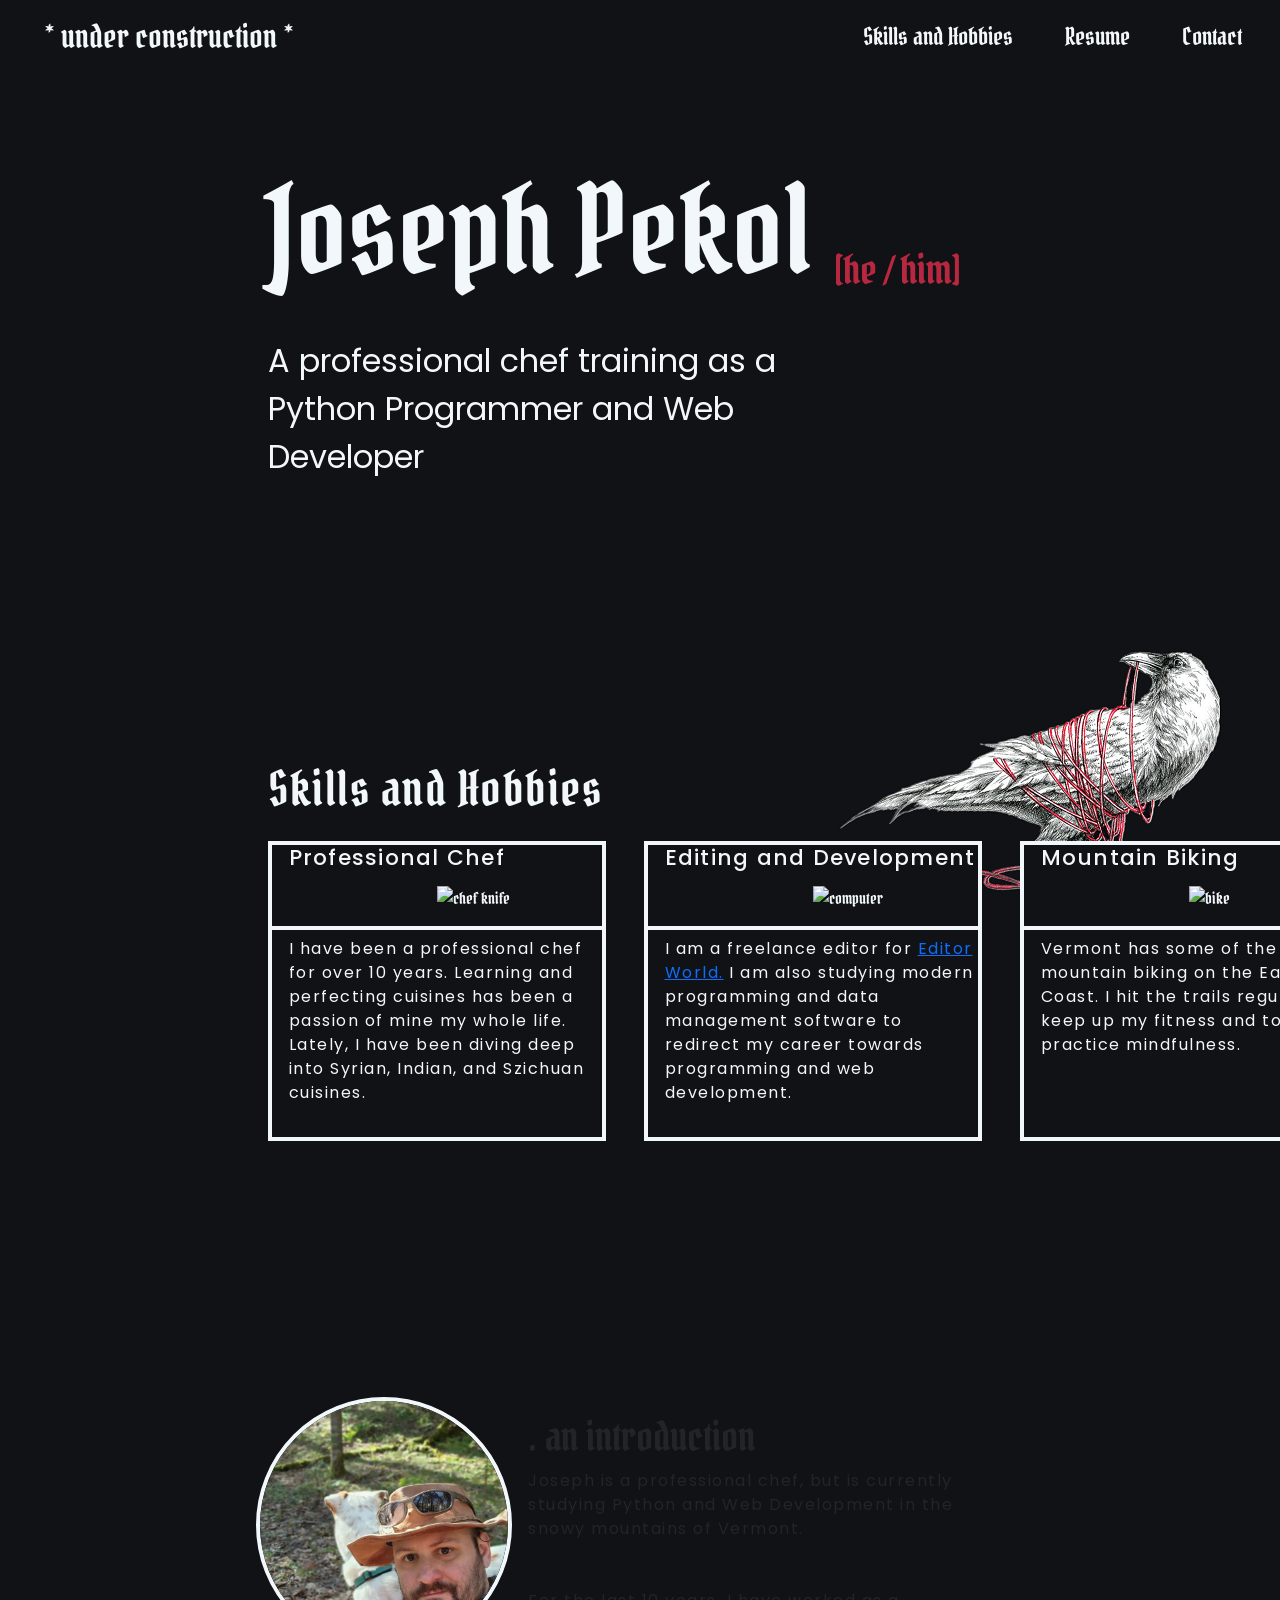
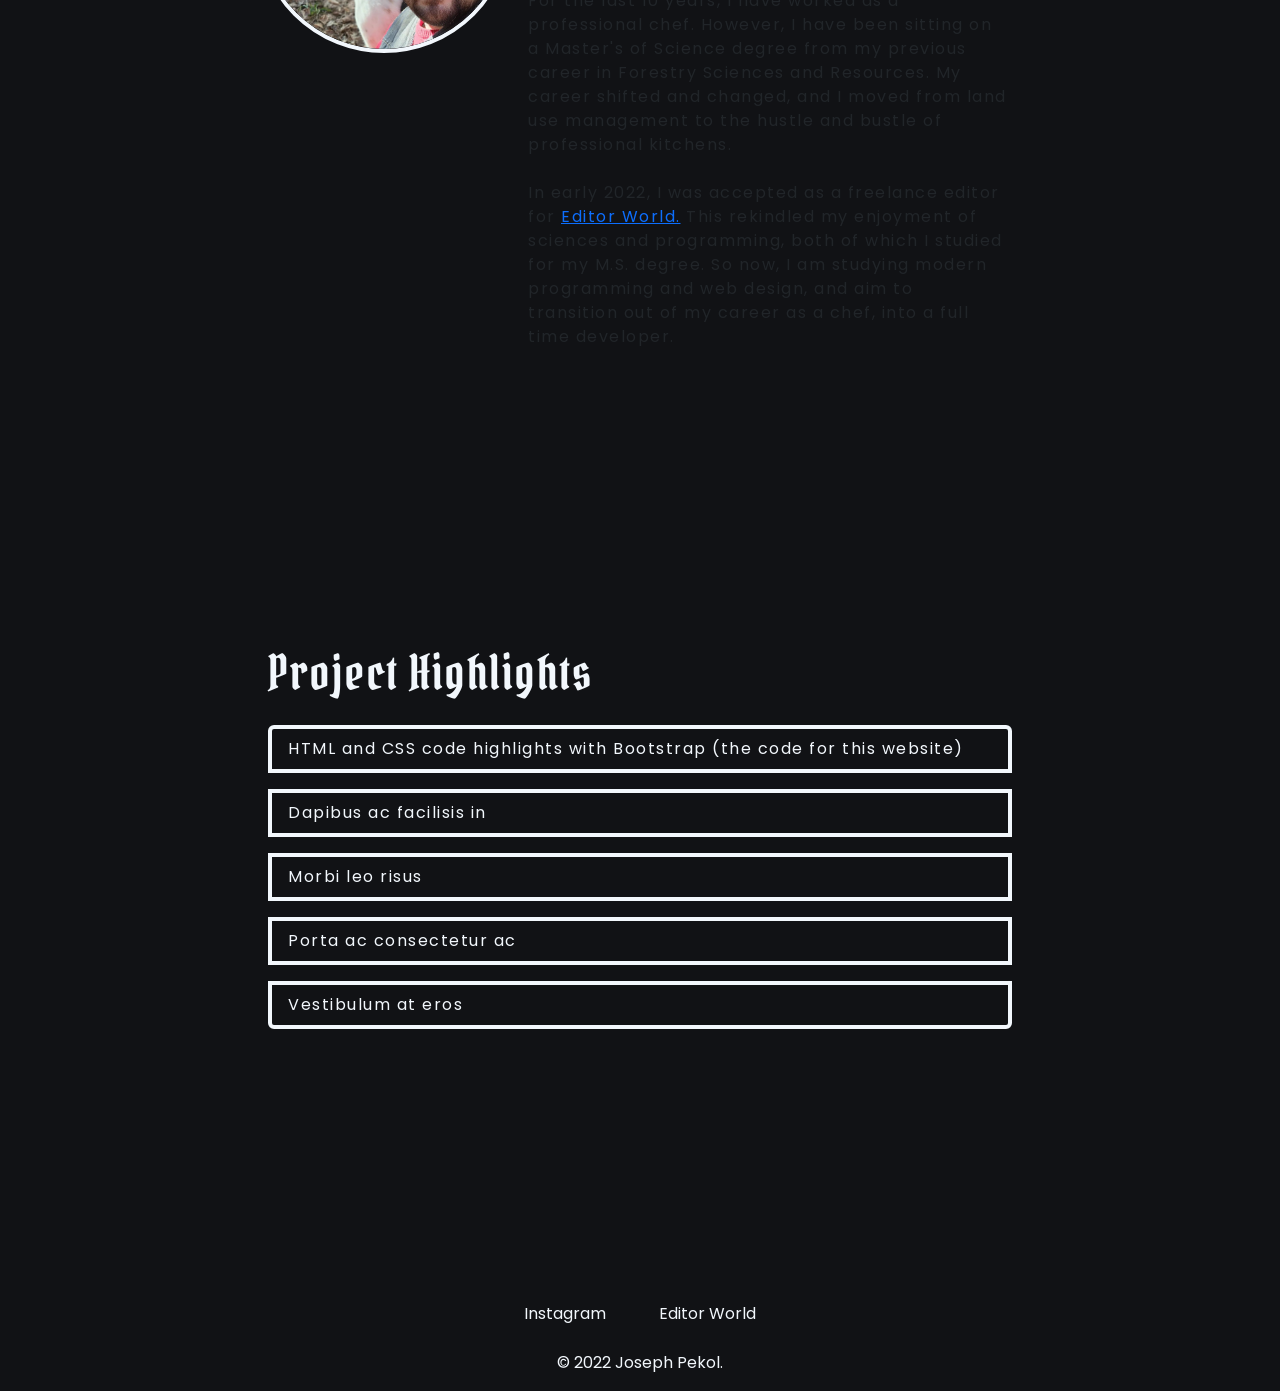
==== index.html @ dbe7321d "Fixing css reference" ====
<!DOCTYPE html>
<html lang="en">
<head>
  <meta charset="utf-8">
<!--  <meta name="viewport" content="width=device-width, initial-scale=1">-->
  <meta name="viewport" content="width=device-width, initial-scale=1">
  <title>Joseph Pekol | Python Programming and Web Development</title>

  <!-- Link for the Bootstrap CSS link -->
  <link href="https://cdn.jsdelivr.net/npm/bootstrap@5.2.2/dist/css/bootstrap.min.css" rel="stylesheet" integrity="sha384-Zenh87qX5JnK2Jl0vWa8Ck2rdkQ2Bzep5IDxbcnCeuOxjzrPF/et3URy9Bv1WTRi" crossorigin="anonymous">

  <!-- Link for FontAwesome library -->
  <script src="https://kit.fontawesome.com/255828454a.js" crossorigin="anonymous"></script>

  <!-- Optional Javascript called Popper.js and jQuery -->
  <!-- For things like dropdowns, popovers, tooltips, etc on your webstie -->
  <script src="https://cdn.jsdelivr.net/npm/@popperjs/core@2.11.6/dist/umd/popper.min.js" integrity="sha384-oBqDVmMz9ATKxIep9tiCxS/Z9fNfEXiDAYTujMAeBAsjFuCZSmKbSSUnQlmh/jp3" crossorigin="anonymous"></script>
  <script src="https://cdn.jsdelivr.net/npm/bootstrap@5.2.2/dist/js/bootstrap.min.js" integrity="sha384-IDwe1+LCz02ROU9k972gdyvl+AESN10+x7tBKgc9I5HFtuNz0wWnPclzo6p9vxnk" crossorigin="anonymous"></script>

<!--  Google Fonts import -->
  <link rel="icon" href="static/images/favicon.ico">
  <link rel="preconnect" href="https://fonts.googleapis.com">
  <link rel="preconnect" href="https://fonts.gstatic.com" crossorigin>
  <link href="https://fonts.googleapis.com/css2?family=Pirata+One&family=Poppins&display=swap" rel="stylesheet">
  <link rel="stylesheet" href="static/css/styles.css">

</head>
<body>

<section class="full-section" id="title">
<div class="container-fluid">
    <!-- Nav Bar -->
  <nav class="navbar navbar-expand-lg">
      <a class="navbar-brand" href="#">* under construction *</a>
      <button class="navbar-toggler custom-toggler" type="button" data-bs-toggle="collapse" data-bs-target="#navbarSupportedContent" aria-controls="navbarSupportedContent" aria-expanded="false" aria-label="Toggle navigation">
        <span class="navbar-toggler-icon"></span>
      </button>
      <div class="collapse navbar-collapse" id="navbarSupportedContent">
        <ul class="navbar-nav ms-auto">
          <li class="nav-item">
            <a class="nav-link" aria-current="page" href="#skills-and-hobbies">Skills and Hobbies</a>
          </li>
          <li class="nav-item">
            <a class="nav-link" href="#">Resume</a>
          </li>
          <li class="nav-item">
            <a class="nav-link" href="#">Contact</a>
          </li>
        </ul>
      </div>
  </nav>
</div>

<!--    TITLE SECTION   -->
<div class="container text-start title-container">
    <div class="row">
        <div class="col-lg-8 name-box"><p class="name">Joseph Pekol <sub class="pronouns">[he / him]</sub></p></div>
    </div>
    <div class="row">
        <div class="col-lg-8 name-blurb-box"><p class="name-blurb">  A professional chef training as a Python Programmer and Web Developer</p></div>
    </div>
</div>

</section>


<!-- SKILLS AND HOBBIES SECTIONS-->
<section class="full-section" id="skills-and-hobbies">
    <div class="container text-start title-container">
        <div class="row">
            <div class="col-lg-5 align-text-bottom">
                <p class="align-text-bottom skills-header">Skills and Hobbies</p>
            </div>
            <div class=" raven-container col-lg-7">
                <img class="raven-photo" src="/static/images/transparent_raven.png" alt="raven-and-thread">
            </div>
        </div>

        <div class="row skills-row">
            <div class="col-lg-4 feature-box">
                <div class="skills-box hvr-border-fade">
                    <h3 class="feature-head skill-head">Professional Chef</h3>
                    <img class="skill-img chef-img" src="https://cdn-icons-png.flaticon.com/512/3241/3241676.png" alt="chef knife">
                    <p class="skill-text">I have been a professional chef for over 10 years. Learning and perfecting cuisines has been
              a passion of mine my whole life. Lately, I have been diving deep into Syrian, Indian, and Szichuan cuisines. </p>
                </div>
            </div>
            <div class="col-lg-4 feature-box">
                <div class="skills-box hvr-border-fade">
                    <h3 class="feature-head skill-head">Editing and Development</h3>
                    <img class="skill-img data-img" src="https://cdn-icons-png.flaticon.com/512/2821/2821637.png" alt="computer">
                    <p class="skill-text">I am a freelance editor for <a href="https://www.editorworld.com/editors/review/5123">Editor World.</a>
                    I am also studying modern programming and data management software to redirect my career towards programming and web development.
                        <br>
                </p>
                </div>
            </div>
            <div class="col-lg-4 feature-box">
                <div class="skills-box hvr-border-fade">
                    <h3 class="feature-head skill-head">Mountain Biking</h3>
                    <img class="skill-img bike-img" src="https://cdn-icons-png.flaticon.com/512/3180/3180254.png" alt="bike">
                    <p class="skill-text">Vermont has some of the best mountain biking on the East Coast. I hit the trails regularly to keep up my fitness and to practice mindfulness.</p>
                    <br>
                    <br>
                </div>
            </div>
        </div>
    </div>
</section>


<!-- PROFILE SECTION  -->
<section class="full-section" id="introduction">
    <div class="card text-start bg-transparent mb-3">
      <div class="row g-0">
        <div class="col-md-4">
          <img src="/static/images/profilephoto.png" class="img-fluid profile-photo hvr-border-fade" alt="...">
        </div>
        <div class="col-md-8">
          <div class="card-body">
            <h1 class="card-title">. an introduction</h1>
            <p class="card-text">
              Joseph is a professional chef, but is currently studying Python and Web Development in the snowy mountains of Vermont.
              <br>
              <br>
              <br>
              For the last 10 years, I have worked as a professional chef. However, I have
            been sitting on a Master's of Science degree from my previous career in Forestry Sciences and Resources. My career shifted and changed,
            and I moved from land use management to the hustle and bustle of professional kitchens.
              <br>
              <br>
              In early 2022, I was accepted as a freelance editor for <a href="https://www.editorworld.com/">Editor World.</a> This rekindled my
              enjoyment of sciences and programming, both of which I studied for my M.S. degree. So now, I am studying modern programming and web design, and
              aim to transition out of my career as a chef, into a full time developer.
            </p>
          </div>
        </div>
      </div>
    </div>
</section>

<!-- Project Highlights Section -->
<section class="full-section" id="projects">
    <div class="container text-start title-container">
       <div class="col-lg-5 align-text-bottom">
            <p class="align-text-bottom skills-header">Project Highlights</p>
        </div>
        <div class="col-md-8">
        <ul class="list-group list-group-mine">
          <li class="list-group-item mb-3 hvr-border-fade"><a class="list-link" href="https://github.com/jrpgta85/cv">HTML and CSS code highlights with Bootstrap (the code for this website)</a></li>
          <li class="list-group-item mb-3 hvr-border-fade">Dapibus ac facilisis in</li>
          <li class="list-group-item mb-3 hvr-border-fade">Morbi leo risus</li>
          <li class="list-group-item mb-3 hvr-border-fade">Porta ac consectetur ac</li>
          <li class="list-group-item mb-3 hvr-border-fade">Vestibulum at eros</li>
        </ul>
        </div>
    </div>
</section>


  <div class="footer-section" id="footer">
      <div class="container-fluid">
        <a class="footer-link" href="https://www.instagram.com/vtpaganchef/"><i class="fa-brands fa-instagram"></i> Instagram</a>
        <a class="footer-link" href="https://www.editorworld.com/editors/review/5123"><i class="fa-regular fa-circle-dot"></i> Editor World</a>
      <!--  <a class="footer-link" href="https://www.appbrewery.co/">Website</a>-->
        <p class="copyright">© 2022 Joseph Pekol.</p>
      </div>
  </div>

</body>
</html>
---- static/css/styles.css ----
body {
    background-color: #111215;
    color: #f2f7fc;
    font-family: 'Pirata One', sans-serif;
    text-align: center;
    margin: 0;
}

.full-section {
  padding-bottom: 20%;
}


/* Navbar */
.navbar {
    padding-bottom: 4.5rem;
}
.navbar-brand {
    color: #f2f7fc;
    padding-left: 2rem;
    font-size: 2rem;
}

.navbar-brand:hover {
    color: #f2f7fc;
}

.navbar-toggler {
    border-color: #f2f7fc;
}

.custom-toggler .navbar-toggler-icon {
background-image: url("data:image/svg+xml;charset=utf8,%3Csvg viewBox='0 0 32 32' xmlns='http://www.w3.org/2000/svg'%3E%3Cpath stroke='white' stroke-width='2' stroke-linecap='round' stroke-miterlimit='10' d='M4 8h24M4 16h24M4 24h24'/%3E%3C/svg%3E");
}

.nav-item {
    padding: 0px 18px;
}

.nav-link {
    color: #f2f7fc;
    font-size: 1.5rem;
}

.nav-link:hover {
    color: #f2f7fc;
}

/* TITLE SECTION */
.name {
    color: #f2f7fc;
    font-size: 7.625rem;
    margin-right: 0;
}


.pronouns {
    color: #b72840;
    font-size: 2.5rem;
}

.name-blurb {
  font-family: 'Poppins', sans-serif;
  width: 75%;
  font-size: 2rem;
}

.title-container {
    margin-left: 20%;
}


/* SKILLS AND HOBBIES SECTIONS */
#skills-and-hobbies {
}

.skills-header{
    font-size: 3rem;
    letter-spacing: 1.5px;
}

.raven-container {
    position: relative;
}

.raven-photo {
    z-index: -1;
    position: absolute;
    right: 25%;
    top: -125px;
}
.feature-box {
    position: relative;
    padding: 0% 0%;
}

/* Border Fade */
.hvr-border-fade {
  display: inline-block;
  vertical-align: middle;
  -webkit-transform: perspective(1px) translateZ(0);
  transform: perspective(1px) translateZ(0);
  box-shadow: 0 0 1px rgba(0, 0, 0, 0);
  -webkit-transition-duration: 0.3s;
  transition-duration: 0.3s;
  -webkit-transition-property: box-shadow;
  transition-property: box-shadow;
  /*box-shadow: inset 0 0 0 2px #f2f7fc, 0 0 4px rgba(0, 0, 0, 0);*/
  /* Hack to improve aliasing on mobile/tablet devices */
}
.hvr-border-fade:hover, .hvr-border-fade:focus, .hvr-border-fade:active {
  box-shadow: 0 0 0 4px #b72840, 0 0 1px rgba(0, 0, 0, 0);
  /* Hack to improve aliasing on mobile/tablet devices */
}

.skills-row {
    margin-left: 0%;
}

.skills-box {
    background-color: #111215;
    border-color: #f2f7fc;
    border-style: solid;
    width: 90%;
    border-width: 4px;
}

.skill-img {
    width: 50%;
    padding-top: 2%;
    padding-bottom: 5%;
    position: relative;
    left: 165px;
    margin: 0;
}

.skill-head {
    font-family: 'Poppins', sans-serif;
    letter-spacing: 1.25px;
    padding-left: 5%;
    font-size: 1.35rem;
}

.skill-text {
    font-family: 'Poppins', sans-serif;
    letter-spacing: 1.5px;
    font-size: 1rem;
    padding-left: 5%;
    border-style: solid;
    border-width: 4px 0px 0px 0px;
    padding-bottom: 5%;
    padding-top: 2%;
}

/* INTRODUCTION CARD */
.card {
    margin: 0% 20%;
    border: none;
}

.card-text {
    font-family: 'Poppins', sans-serif;
    letter-spacing: 1.5px;
}

.profile-photo{
    border-color: #f2f7fc;
    border-style: solid;
    border-width: 4px;
    border-radius: 50%;
}


/* Project Highlights Section */
.list-group-mine .list-group-item{
    background-color: #111215;
    color: #f2f7fc;
    font-family: 'Poppins', sans-serif;
    letter-spacing: 1.5px;
    font-size: 1rem;
    border-color: #f2f7fc;
    border-style: solid;
    border-width: 4px;
}

.list-link {
    color: #f2f7fc;
    font-family: 'Poppins', sans-serif;
    text-decoration: none;
}

.list-link:hover{
    color: #b72840;
}

/* FOOTER SECTION */

.footer-link{
    color: #f2f7fc;
    font-family: 'Poppins', sans-serif;
    text-decoration: none;
    padding: 0% 2% 4% 2%;
    width: 25%;
}
.footer-link:hover{
    color: #b72840;
}

.copyright{
    color: #f2f7fc;
    font-family: 'Poppins', sans-serif;
    padding-top: 2%;
}



/* MEDIA SECTION */

@media (max-width: 900px) {
    .container {
        width: 100%;
    }
    .name {
        font-size: 3.5rem;
    }
    .pronouns {
        font-size: 1rem;
    }
    .name-blurb {
        font-size: 1.5rem;
    }
    .title-container {
        padding-bottom: 50%;
    }
    .raven-photo {
        right: 10%;
        top: -335px;
    }
    .skills-box{
        width: 75%;
        margin-bottom: 10%;
    }
    .skill-img {
    left: 100px;
    }
    .card {
    margin: 0;
    padding-left: 5%
    }
}
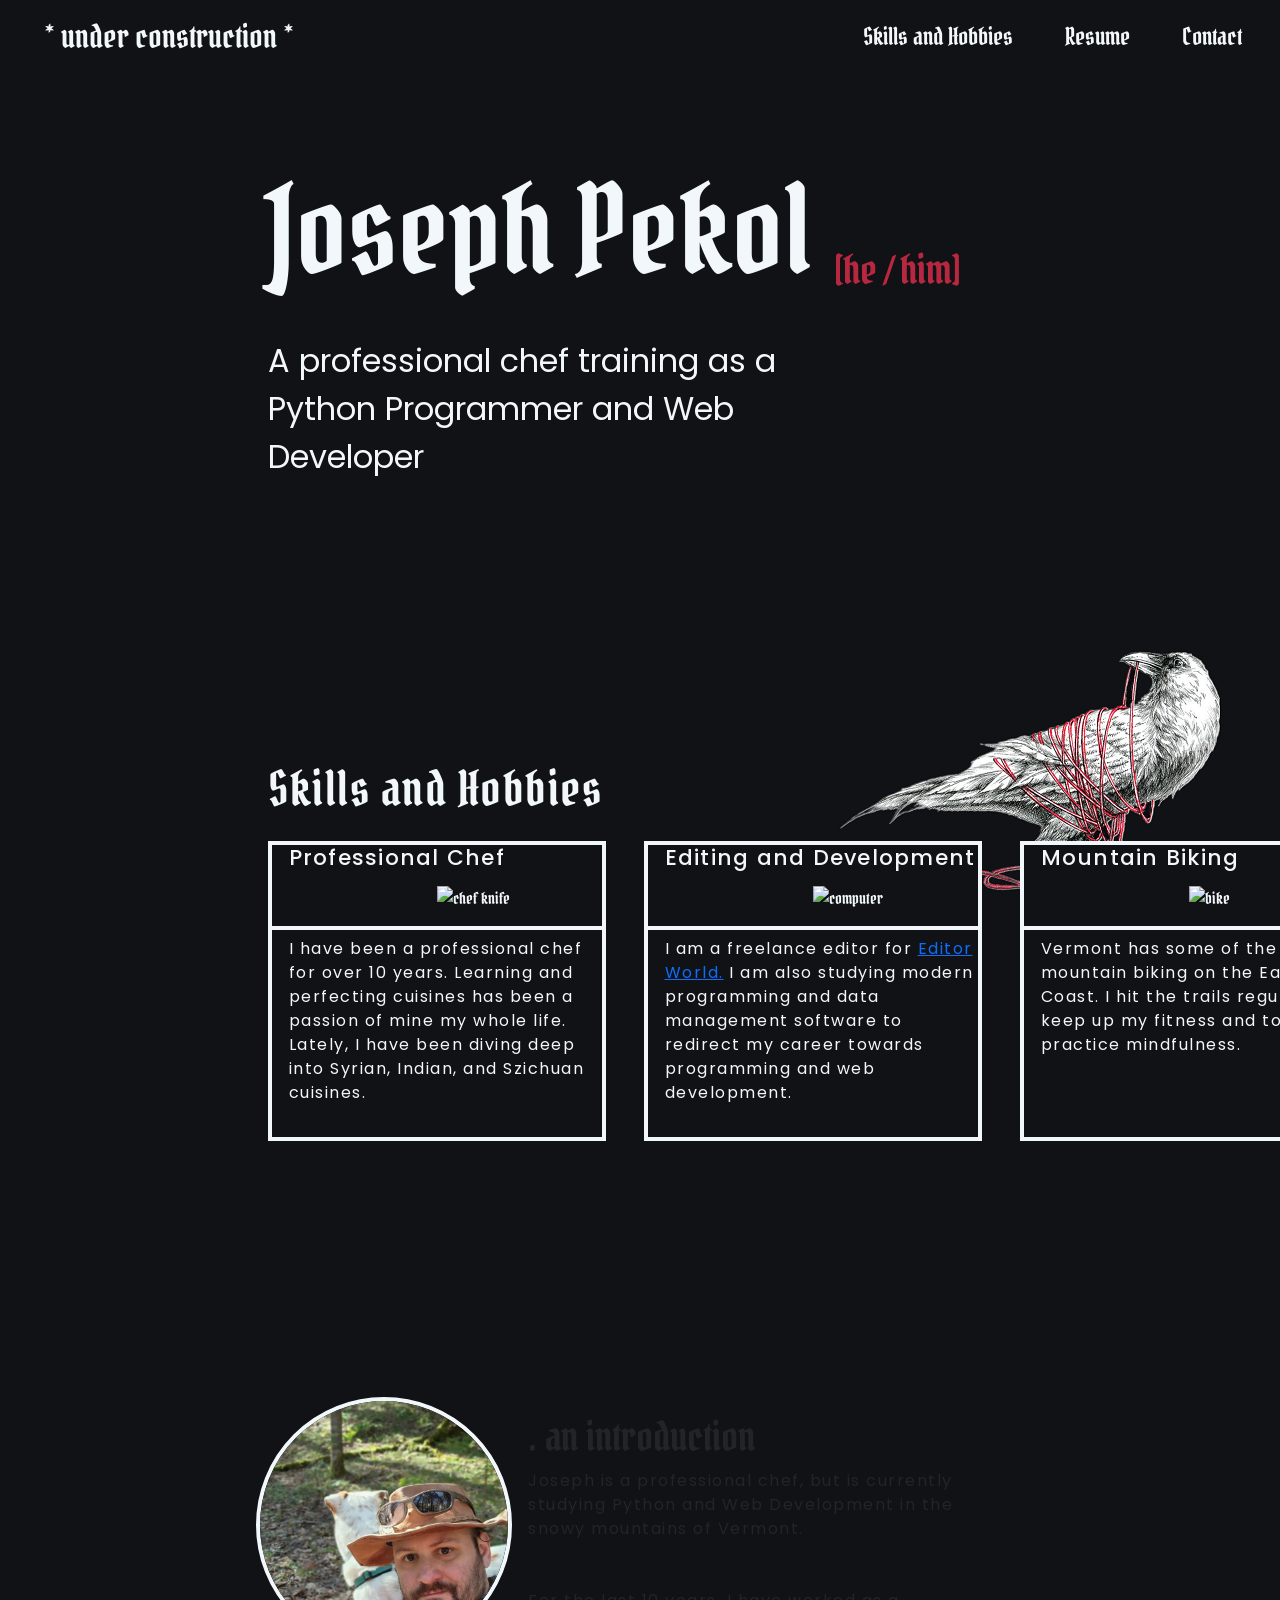
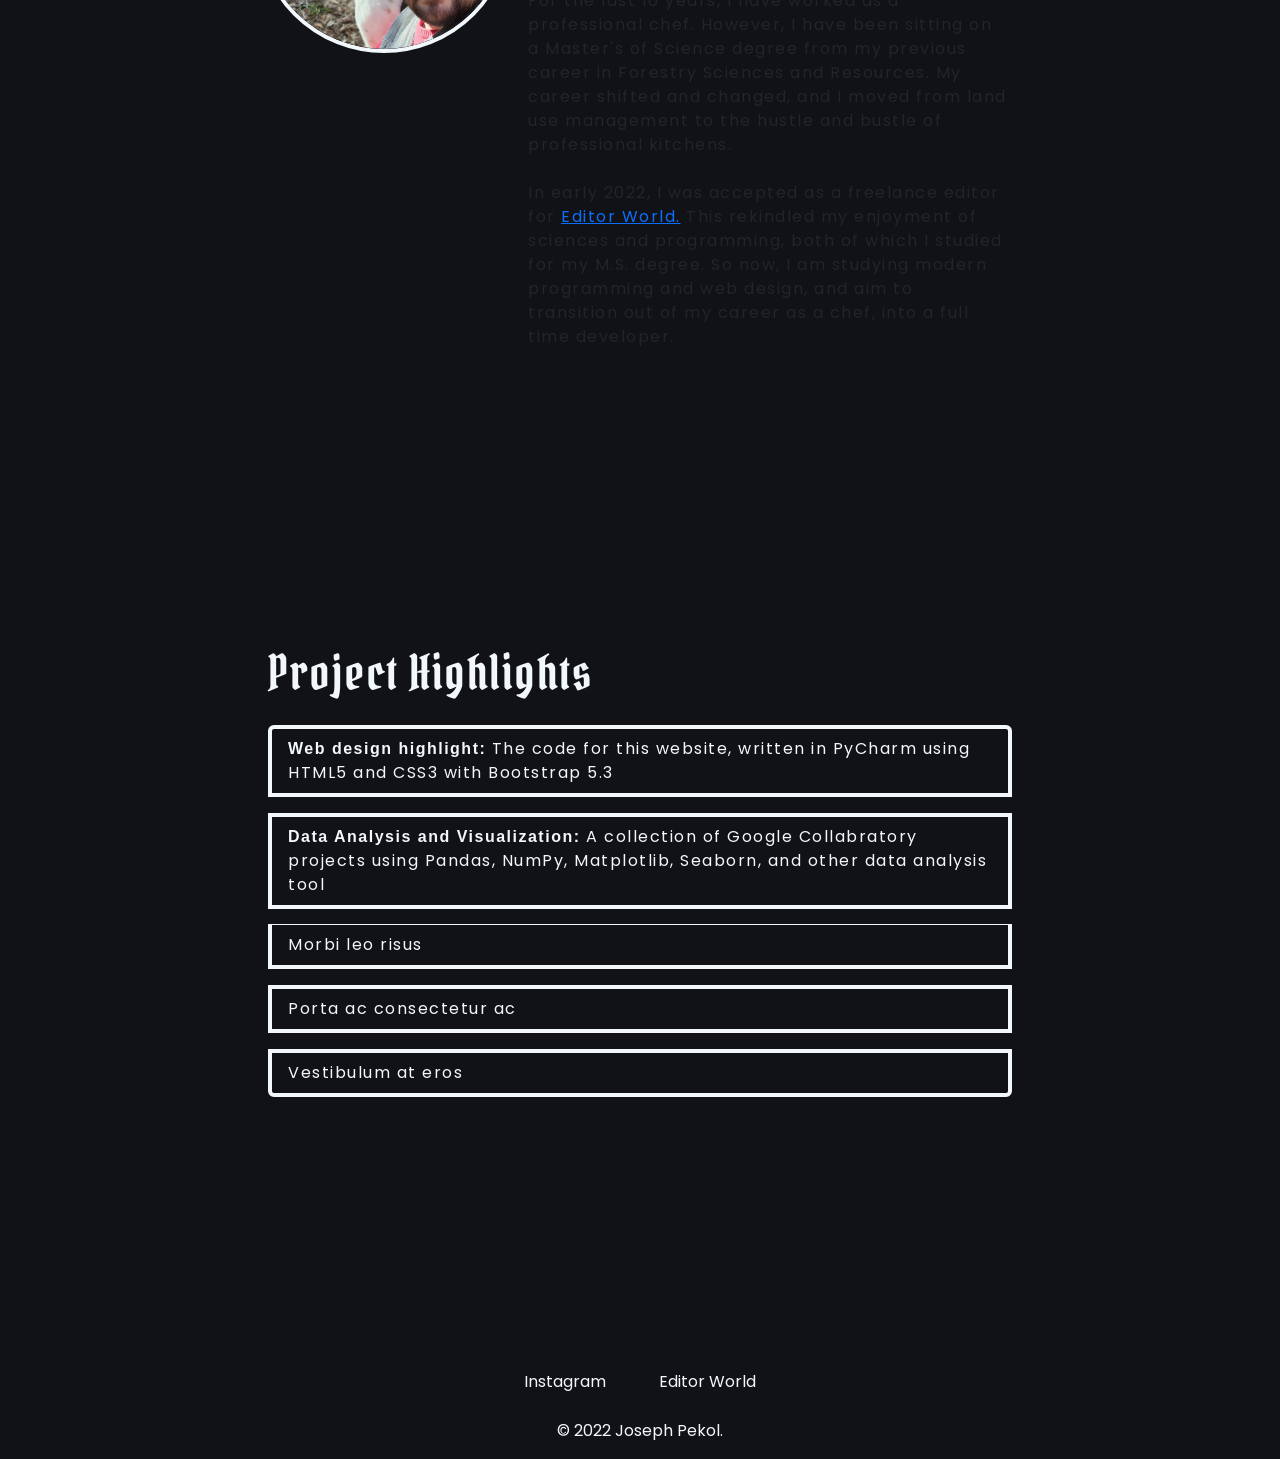
==== commit 9e7543fe: "Update project highlight section" ====
--- a/index.html
+++ b/index.html
@@ -72,7 +72,7 @@
                 <p class="align-text-bottom skills-header">Skills and Hobbies</p>
             </div>
             <div class=" raven-container col-lg-7">
-                <img class="raven-photo" src="/static/images/transparent_raven.png" alt="raven-and-thread">
+                <img class="raven-photo" src="static/images/transparent_raven.png" alt="raven-and-thread">
             </div>
         </div>
 
@@ -114,7 +114,7 @@
     <div class="card text-start bg-transparent mb-3">
       <div class="row g-0">
         <div class="col-md-4">
-          <img src="/static/images/profilephoto.png" class="img-fluid profile-photo hvr-border-fade" alt="...">
+          <img src="static/images/profilephoto.png" class="img-fluid profile-photo hvr-border-fade" alt="...">
         </div>
         <div class="col-md-8">
           <div class="card-body">
@@ -147,9 +147,15 @@
         </div>
         <div class="col-md-8">
         <ul class="list-group list-group-mine">
-          <li class="list-group-item mb-3 hvr-border-fade"><a class="list-link" href="https://github.com/jrpgta85/cv">HTML and CSS code highlights with Bootstrap (the code for this website)</a></li>
-          <li class="list-group-item mb-3 hvr-border-fade">Dapibus ac facilisis in</li>
-          <li class="list-group-item mb-3 hvr-border-fade">Morbi leo risus</li>
+          <a href="https://github.com/jrpgta85/PersonalWebsite3-Bootstrap"
+             class="list-group-item mb-3 hvr-border-fade">
+              <strong>Web design highlight:</strong>
+              The code for this website, written in PyCharm using HTML5 and CSS3 with Bootstrap 5.3 </a>
+          <a href="https://drive.google.com/drive/folders/1CIKa-jr3Kzlaqd5BSgZnsbYzr7QMUyd1?usp=share_link"
+             class="list-group-item mb-3 hvr-border-fade"><strong>Data Analysis and Visualization: </strong>
+              A collection of Google Collabratory projects using Pandas, NumPy, Matplotlib, Seaborn, and other data analysis tool</a>
+          <li class="list-group-item active list-group-item-linkable mb-3 hvr-border-fade"
+              data-link="https://drive.google.com/drive/folders/1CIKa-jr3Kzlaqd5BSgZnsbYzr7QMUyd1?usp=share_link">Morbi leo risus</li>
           <li class="list-group-item mb-3 hvr-border-fade">Porta ac consectetur ac</li>
           <li class="list-group-item mb-3 hvr-border-fade">Vestibulum at eros</li>
         </ul>
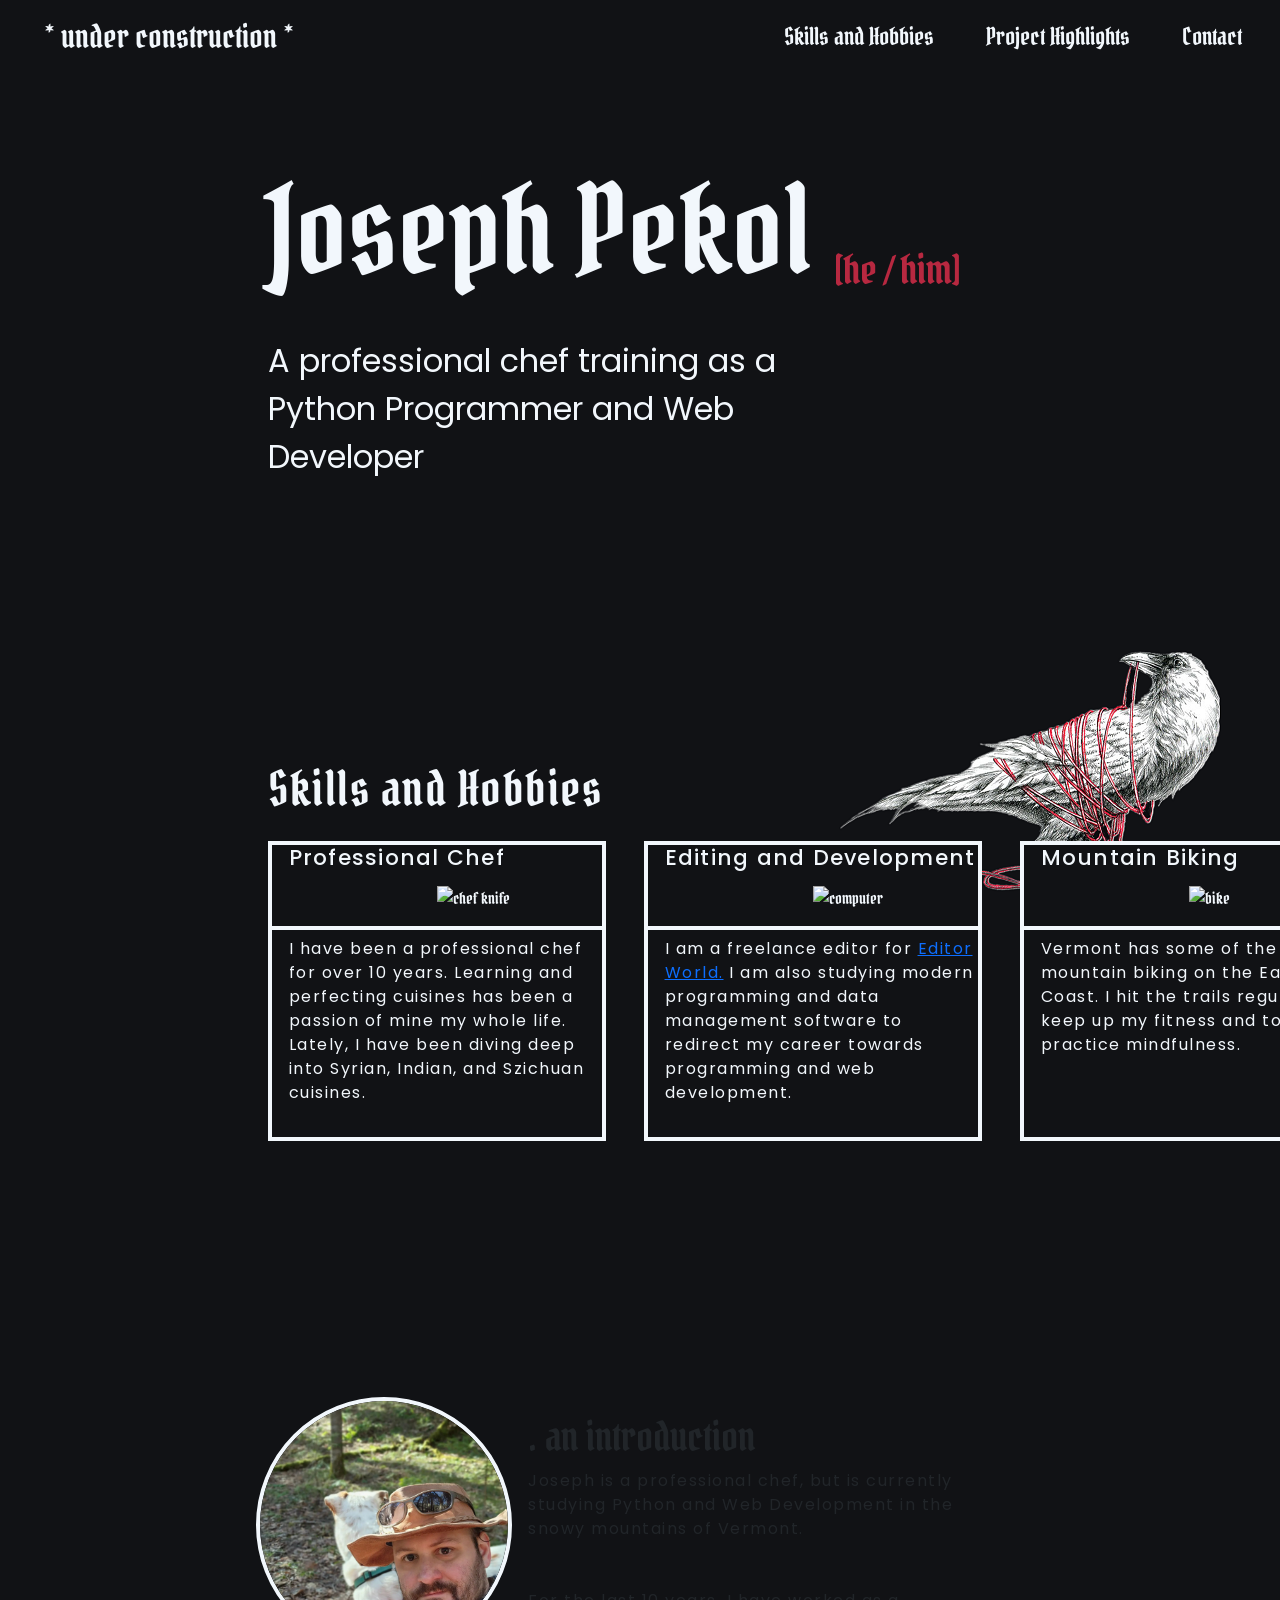
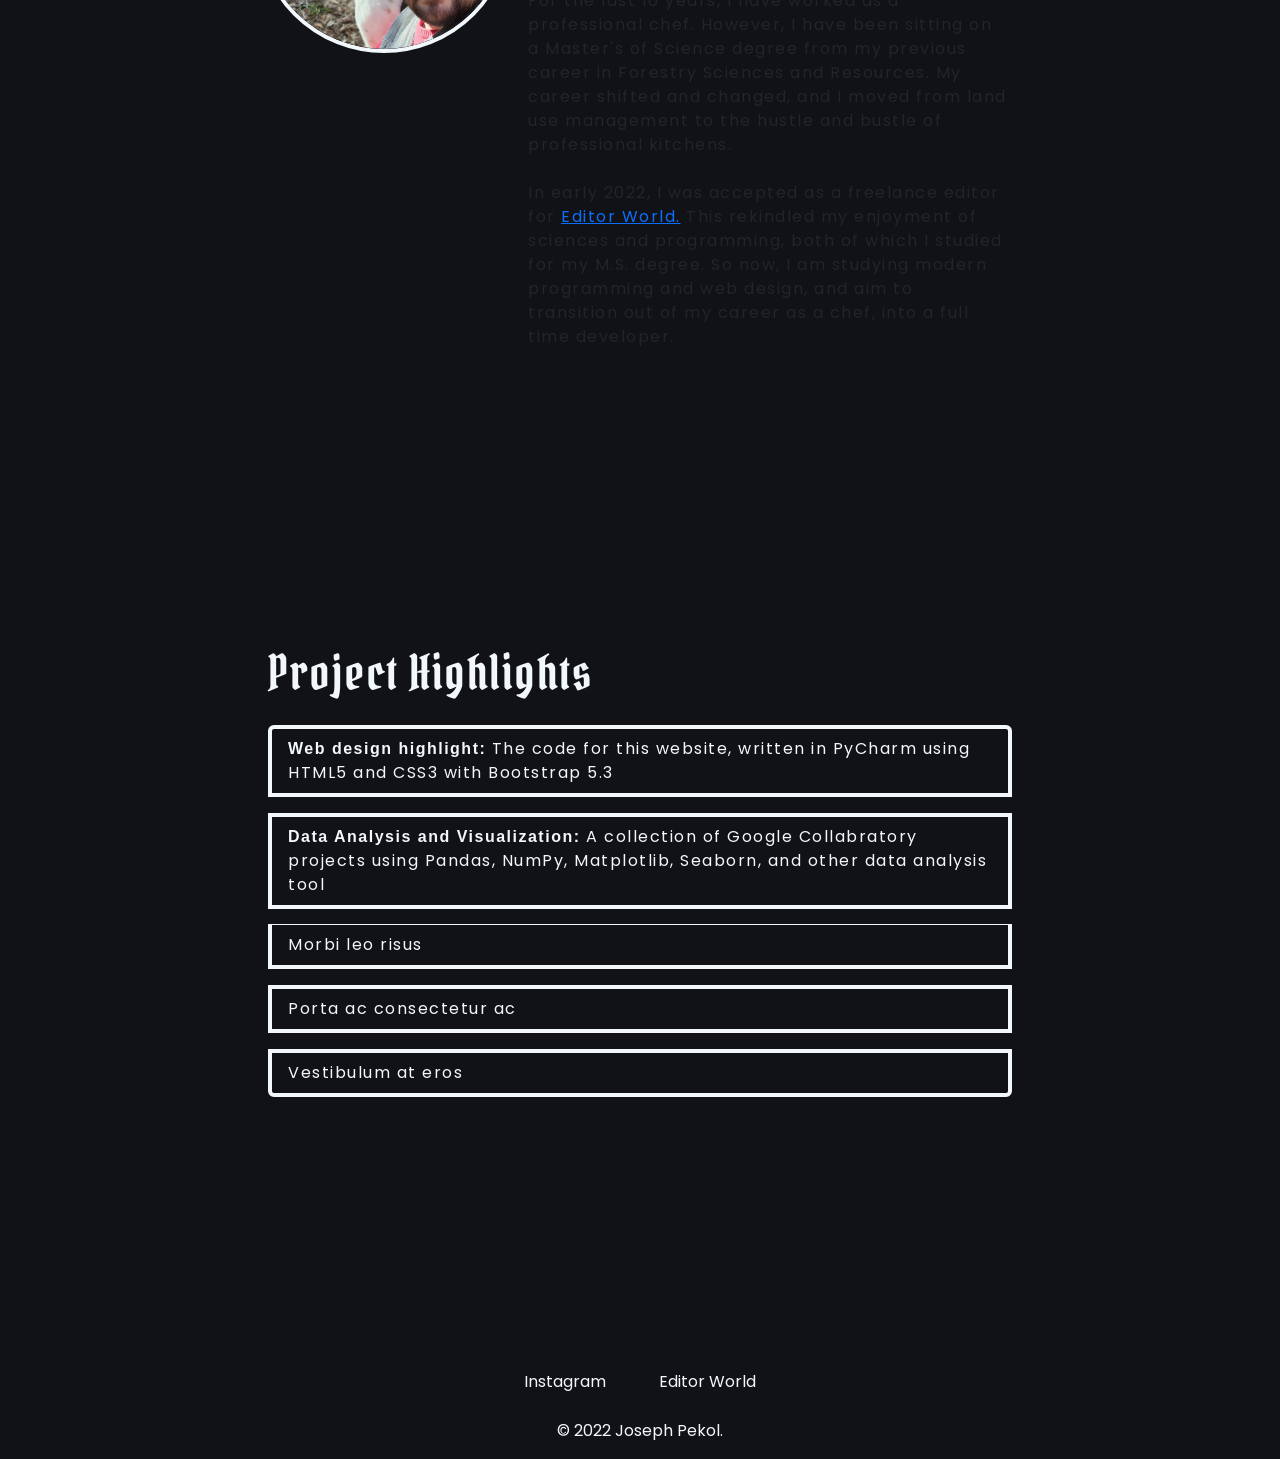
==== commit 8c1ab23d: "Update project highlight section" ====
--- a/index.html
+++ b/index.html
@@ -41,7 +41,7 @@
             <a class="nav-link" aria-current="page" href="#skills-and-hobbies">Skills and Hobbies</a>
           </li>
           <li class="nav-item">
-            <a class="nav-link" href="#">Resume</a>
+            <a class="nav-link" aria-current="page" href="#projects">Project Highlights</a>
           </li>
           <li class="nav-item">
             <a class="nav-link" href="#">Contact</a>
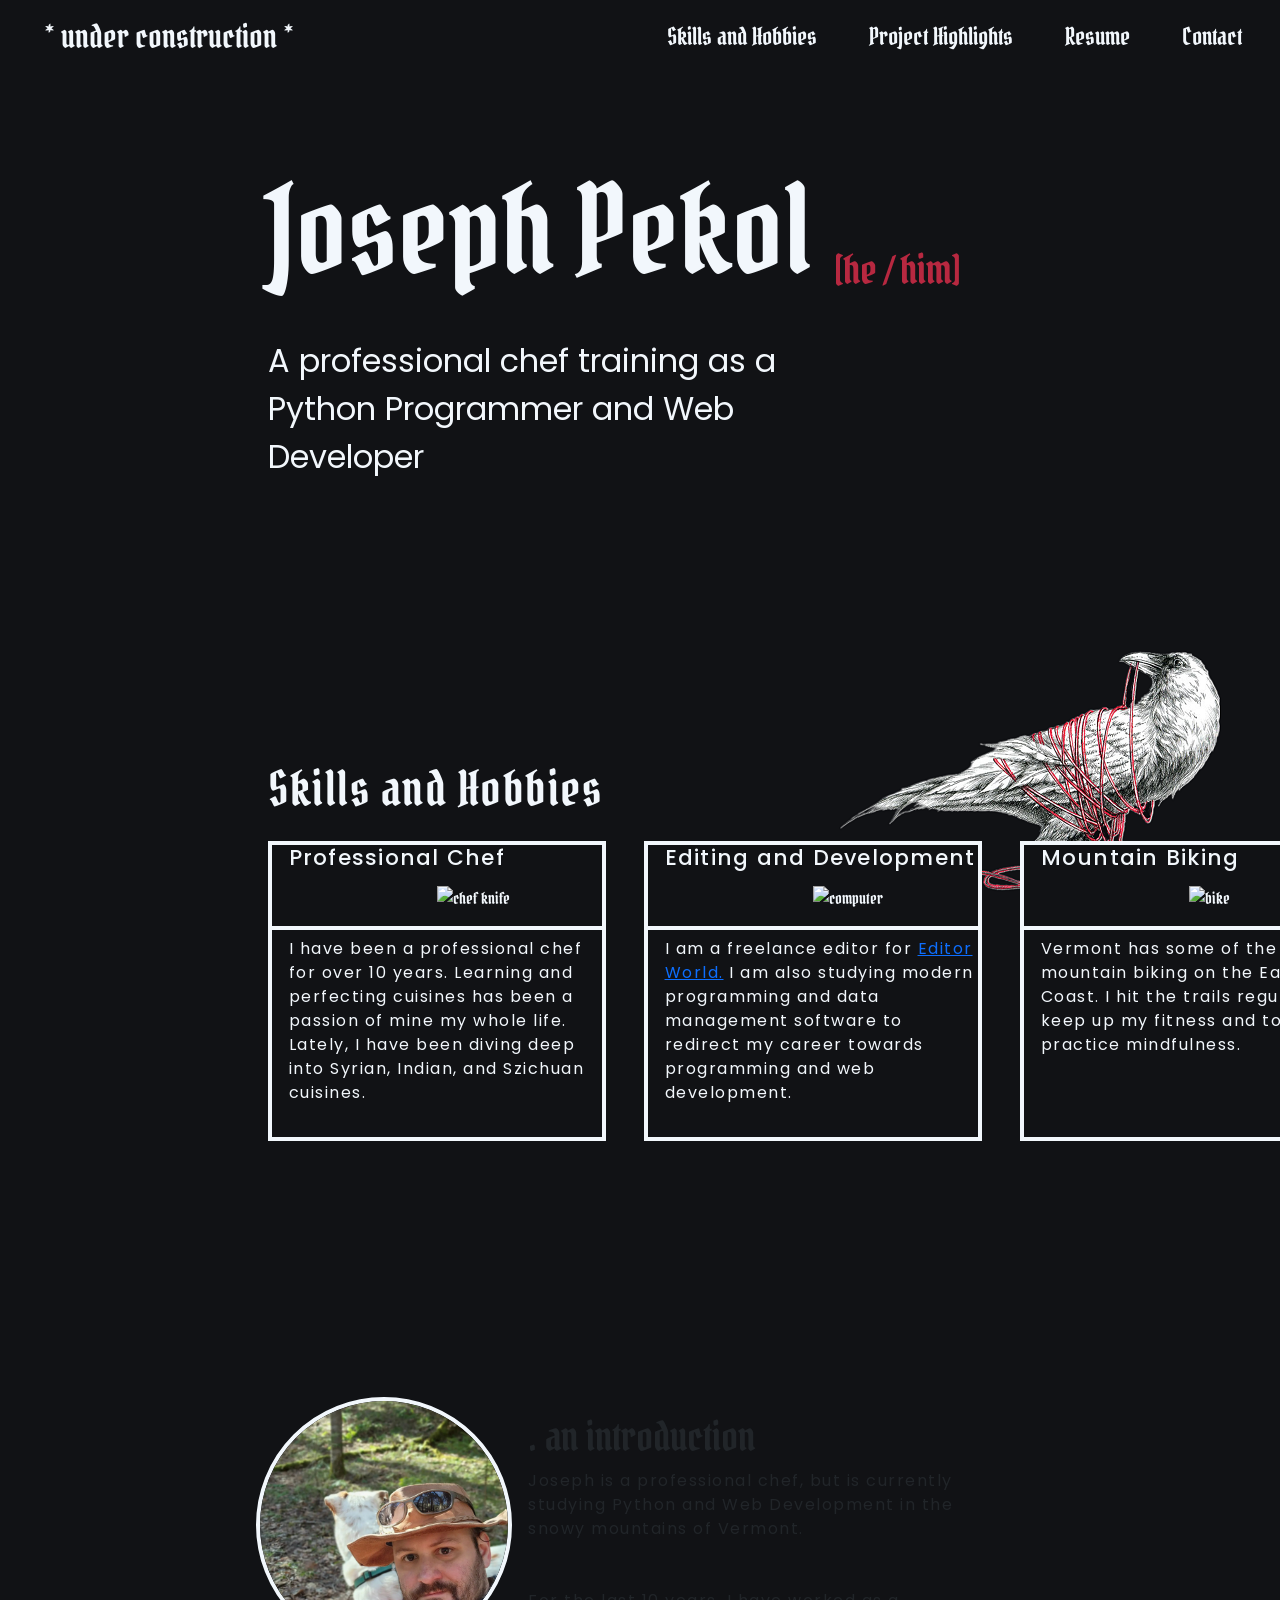
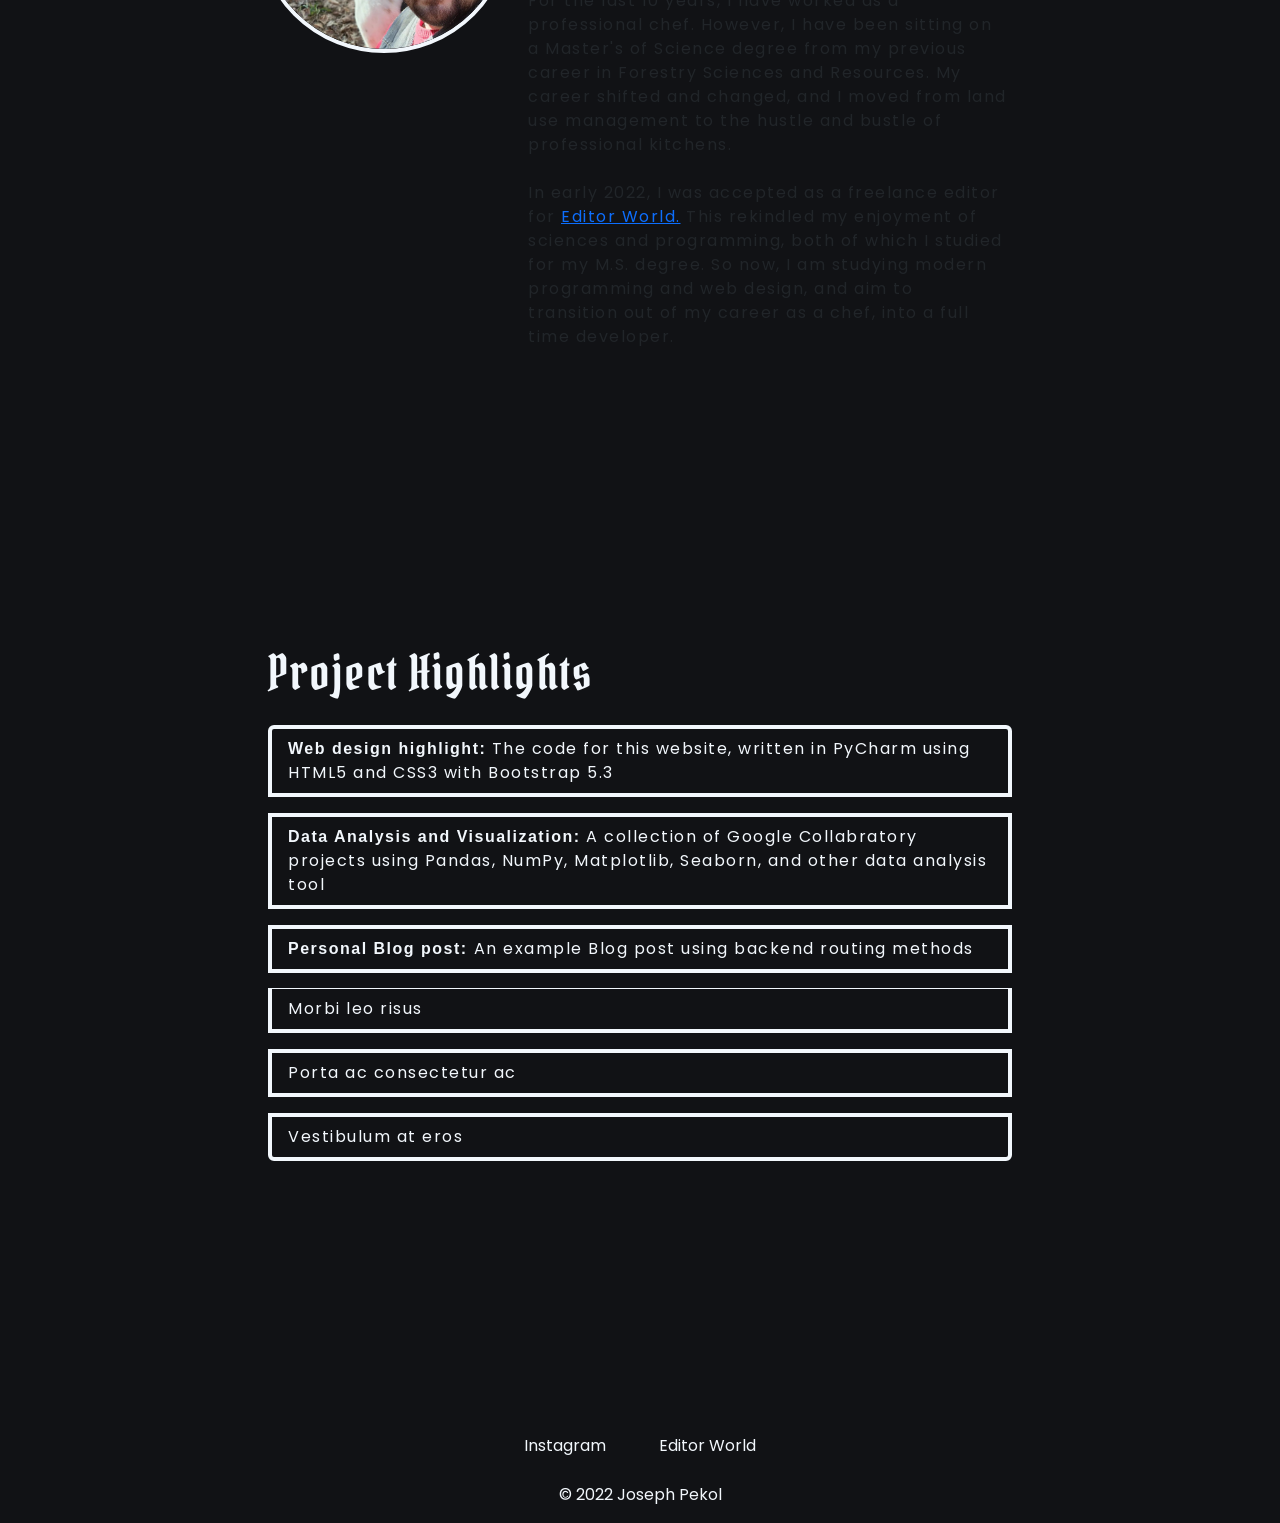
==== commit f487ea66: "Updates to links" ====
--- a/index.html
+++ b/index.html
@@ -42,6 +42,10 @@
           </li>
           <li class="nav-item">
             <a class="nav-link" aria-current="page" href="#projects">Project Highlights</a>
+          </li>
+          <li class="nav-item">
+            <a class="nav-link" aria-current="page"
+               href="https://drive.google.com/file/d/1BELJk9ils27ypwWuGoY3QbnWE6D-m_Yo/view?usp=sharing">Resume</a>
           </li>
           <li class="nav-item">
             <a class="nav-link" href="#">Contact</a>
@@ -154,6 +158,9 @@
           <a href="https://drive.google.com/drive/folders/1CIKa-jr3Kzlaqd5BSgZnsbYzr7QMUyd1?usp=share_link"
              class="list-group-item mb-3 hvr-border-fade"><strong>Data Analysis and Visualization: </strong>
               A collection of Google Collabratory projects using Pandas, NumPy, Matplotlib, Seaborn, and other data analysis tool</a>
+          <a href=""
+             class="list-group-item mb-3 hvr-border-fade"><strong>Personal Blog post: </strong>
+              An example Blog post using backend routing methods</a>
           <li class="list-group-item active list-group-item-linkable mb-3 hvr-border-fade"
               data-link="https://drive.google.com/drive/folders/1CIKa-jr3Kzlaqd5BSgZnsbYzr7QMUyd1?usp=share_link">Morbi leo risus</li>
           <li class="list-group-item mb-3 hvr-border-fade">Porta ac consectetur ac</li>
@@ -169,7 +176,7 @@
         <a class="footer-link" href="https://www.instagram.com/vtpaganchef/"><i class="fa-brands fa-instagram"></i> Instagram</a>
         <a class="footer-link" href="https://www.editorworld.com/editors/review/5123"><i class="fa-regular fa-circle-dot"></i> Editor World</a>
       <!--  <a class="footer-link" href="https://www.appbrewery.co/">Website</a>-->
-        <p class="copyright">© 2022 Joseph Pekol.</p>
+        <p class="copyright">© 2022 Joseph Pekol</p>
       </div>
   </div>
 
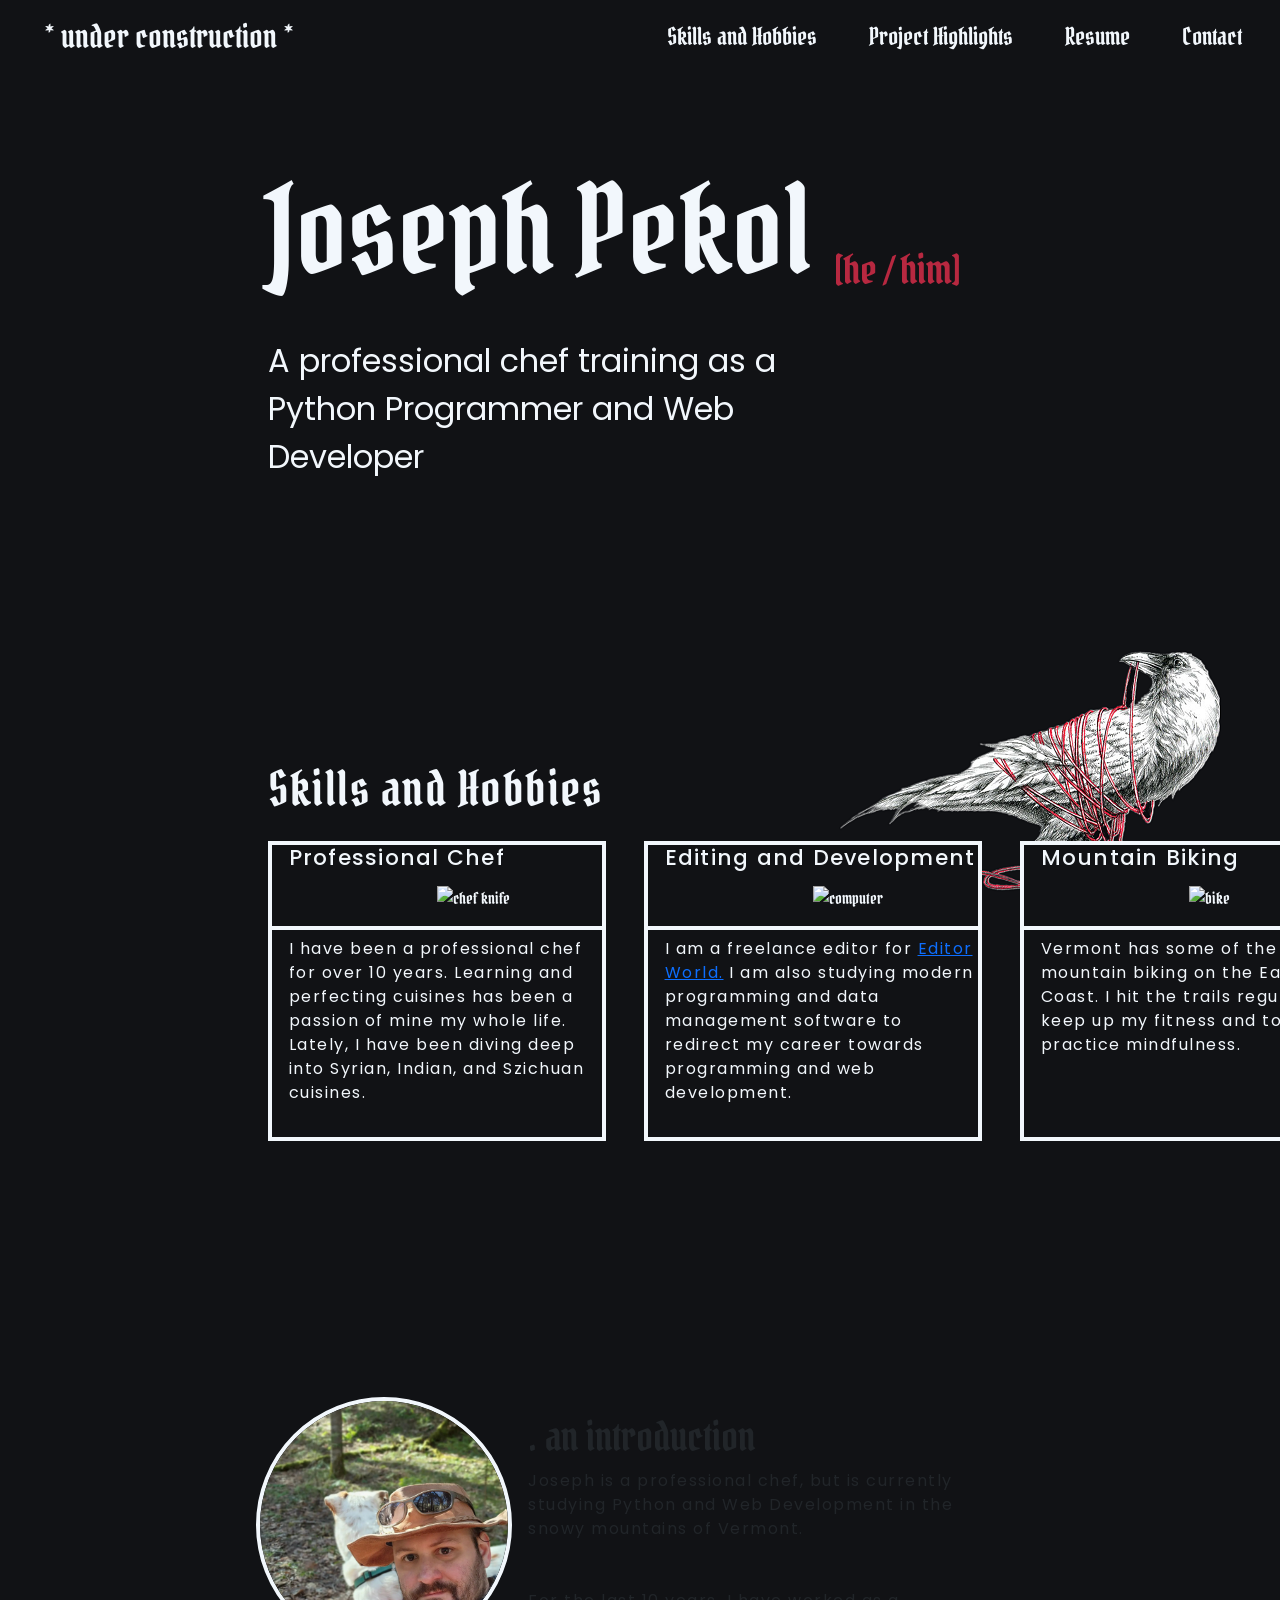
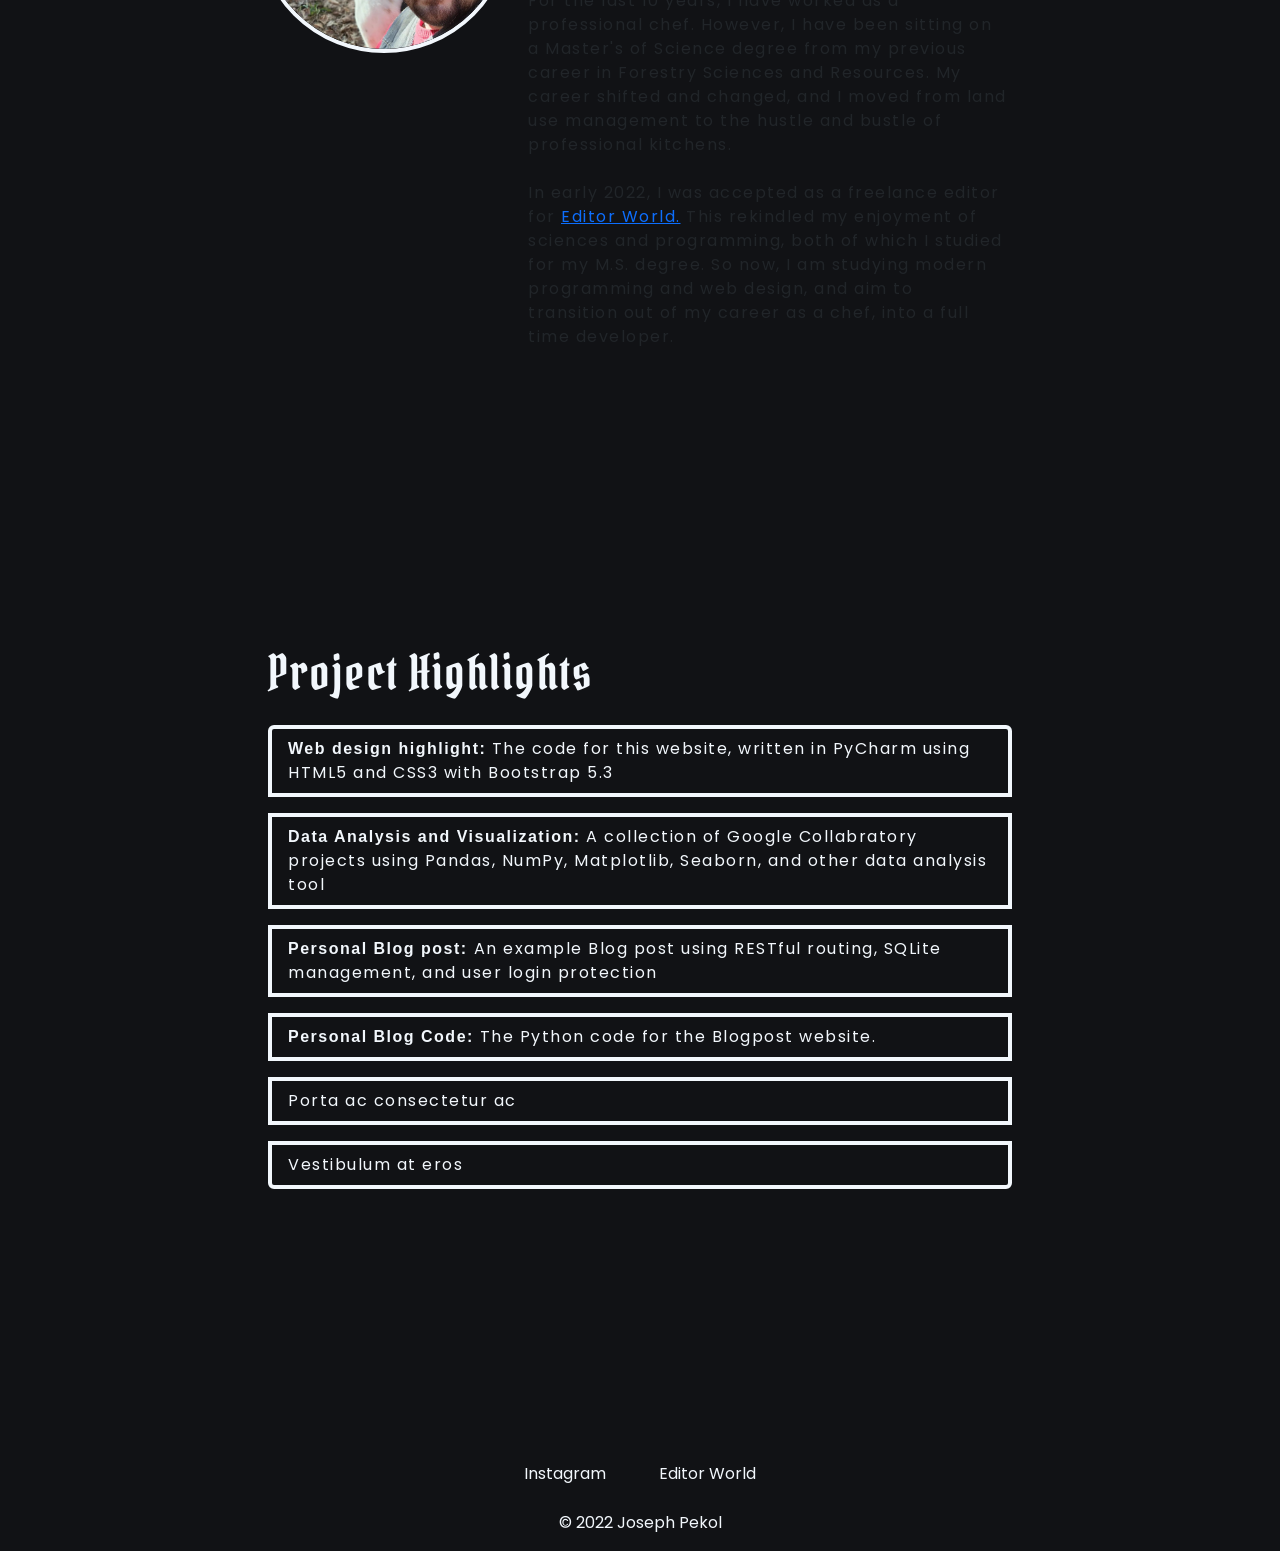
==== commit adfb1335: "Updates to links" ====
--- a/index.html
+++ b/index.html
@@ -158,11 +158,12 @@
           <a href="https://drive.google.com/drive/folders/1CIKa-jr3Kzlaqd5BSgZnsbYzr7QMUyd1?usp=share_link"
              class="list-group-item mb-3 hvr-border-fade"><strong>Data Analysis and Visualization: </strong>
               A collection of Google Collabratory projects using Pandas, NumPy, Matplotlib, Seaborn, and other data analysis tool</a>
-          <a href=""
+          <a href="https://joseph-blog.onrender.com"
              class="list-group-item mb-3 hvr-border-fade"><strong>Personal Blog post: </strong>
-              An example Blog post using backend routing methods</a>
-          <li class="list-group-item active list-group-item-linkable mb-3 hvr-border-fade"
-              data-link="https://drive.google.com/drive/folders/1CIKa-jr3Kzlaqd5BSgZnsbYzr7QMUyd1?usp=share_link">Morbi leo risus</li>
+              An example Blog post using RESTful routing, SQLite management, and user login protection</a>
+          <a href="https://github.com/jrpgta85/Joseph-blog"
+             class="list-group-item mb-3 hvr-border-fade"><strong>Personal Blog Code: </strong>
+              The Python code for the Blogpost website.</a>
           <li class="list-group-item mb-3 hvr-border-fade">Porta ac consectetur ac</li>
           <li class="list-group-item mb-3 hvr-border-fade">Vestibulum at eros</li>
         </ul>
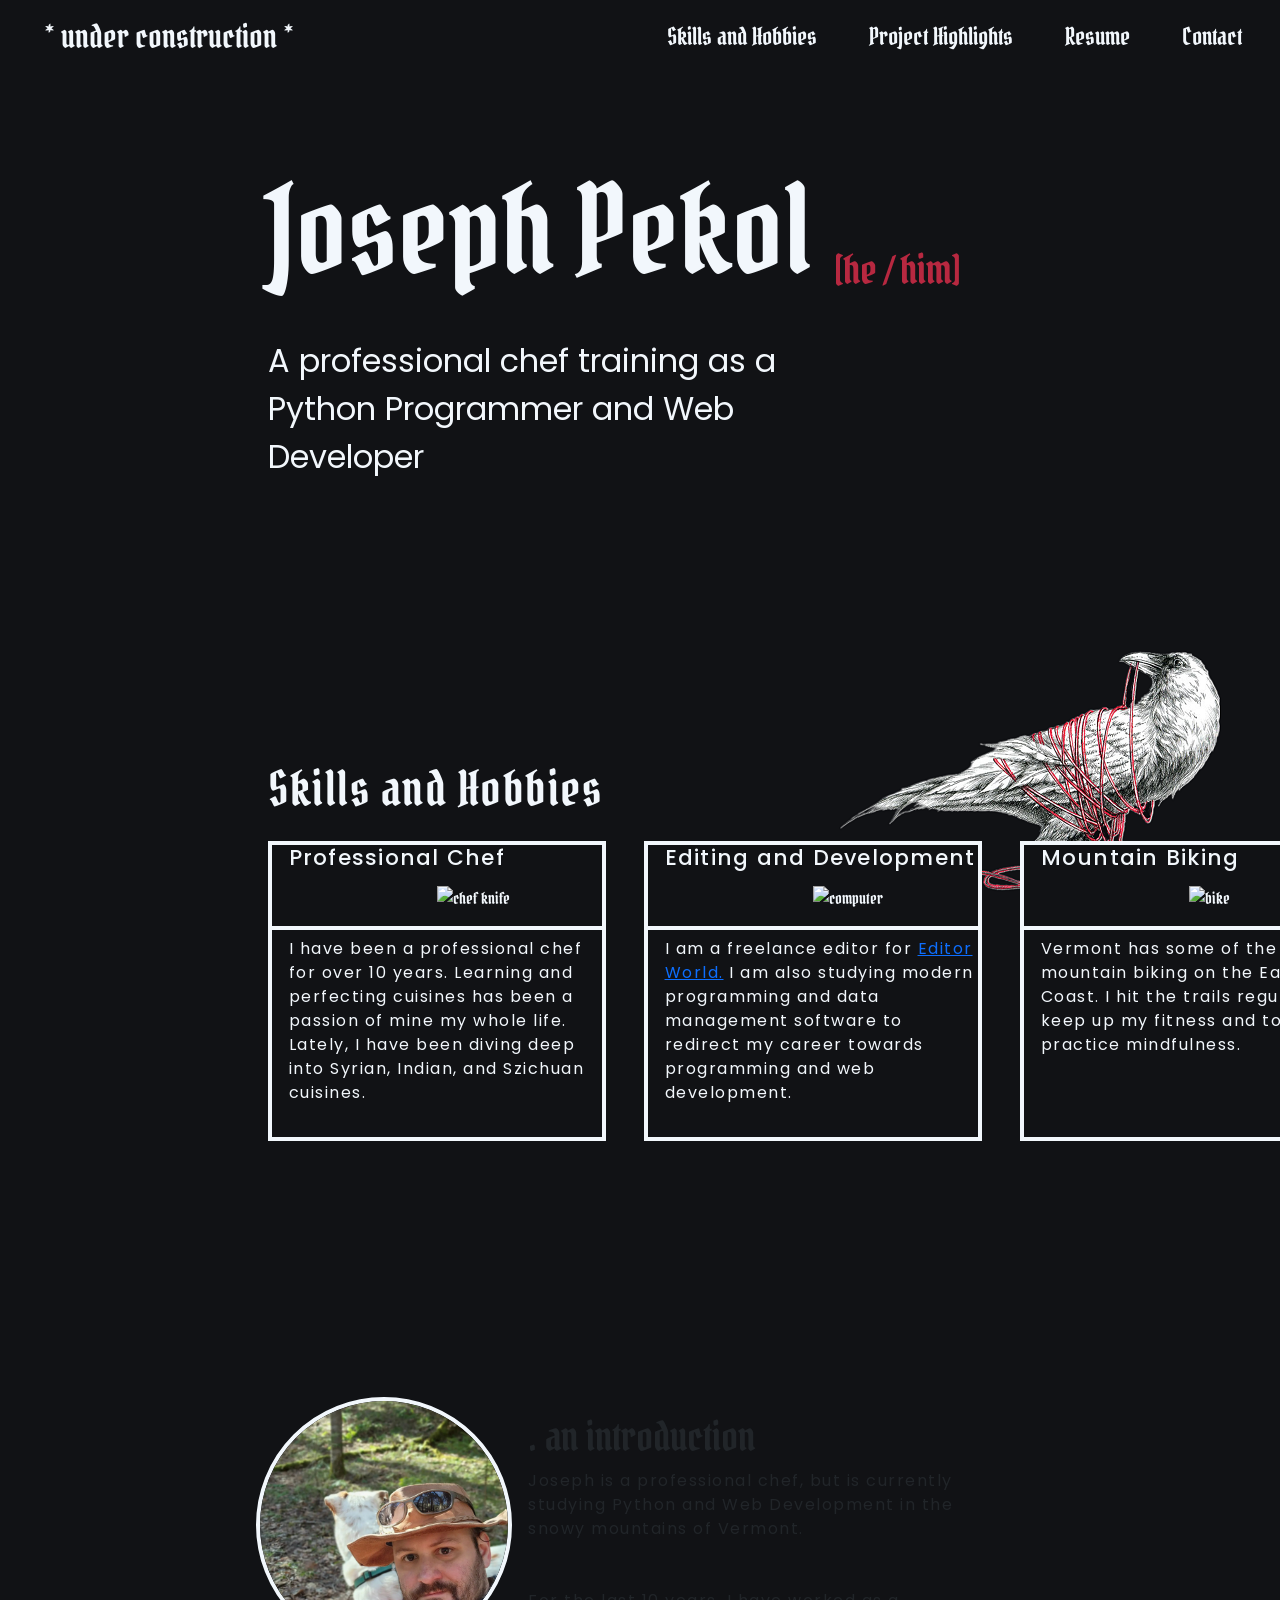
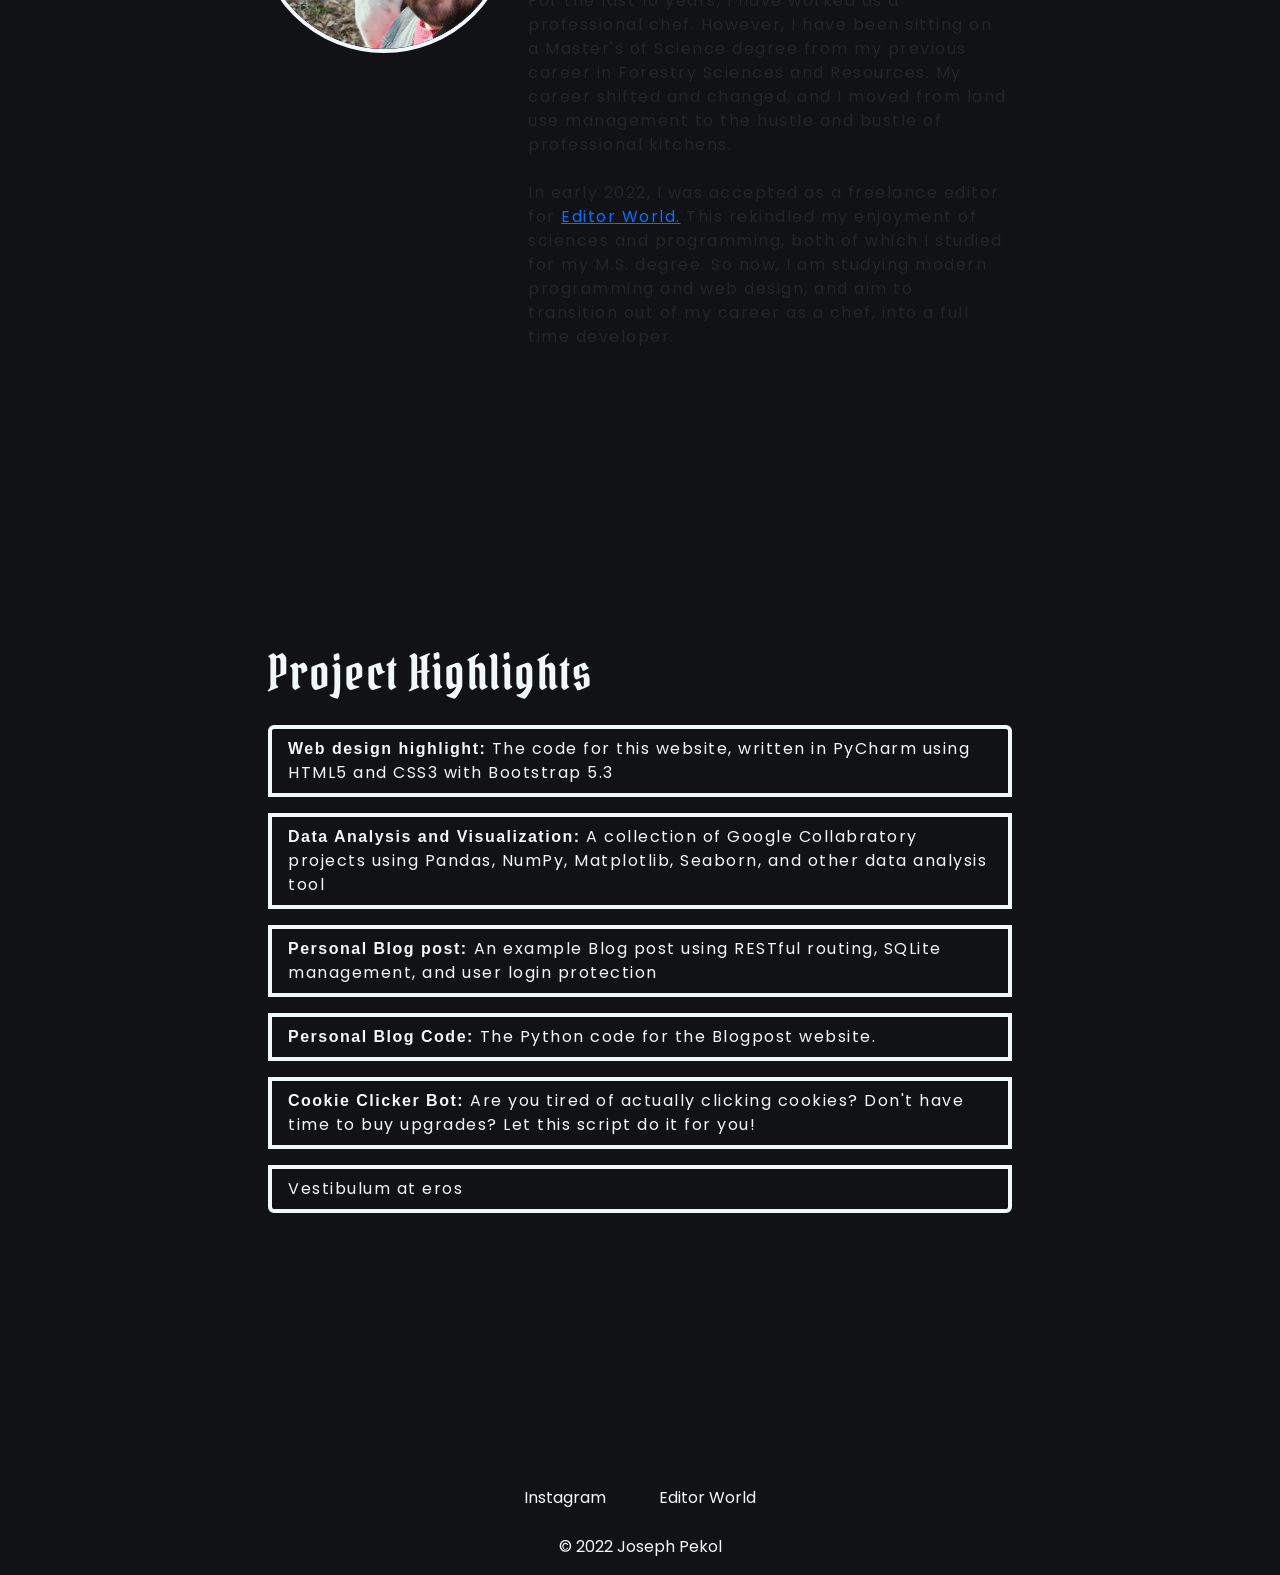
==== commit 0f6c02c6: "Updates to links" ====
--- a/index.html
+++ b/index.html
@@ -164,7 +164,9 @@
           <a href="https://github.com/jrpgta85/Joseph-blog"
              class="list-group-item mb-3 hvr-border-fade"><strong>Personal Blog Code: </strong>
               The Python code for the Blogpost website.</a>
-          <li class="list-group-item mb-3 hvr-border-fade">Porta ac consectetur ac</li>
+          <a href="https://github.com/jrpgta85/Cookie-Clicker-Bot"
+             class="list-group-item mb-3 hvr-border-fade"><strong>Cookie Clicker Bot: </strong>
+              Are you tired of actually clicking cookies? Don't have time to buy upgrades? Let this script do it for you!</a>
           <li class="list-group-item mb-3 hvr-border-fade">Vestibulum at eros</li>
         </ul>
         </div>
